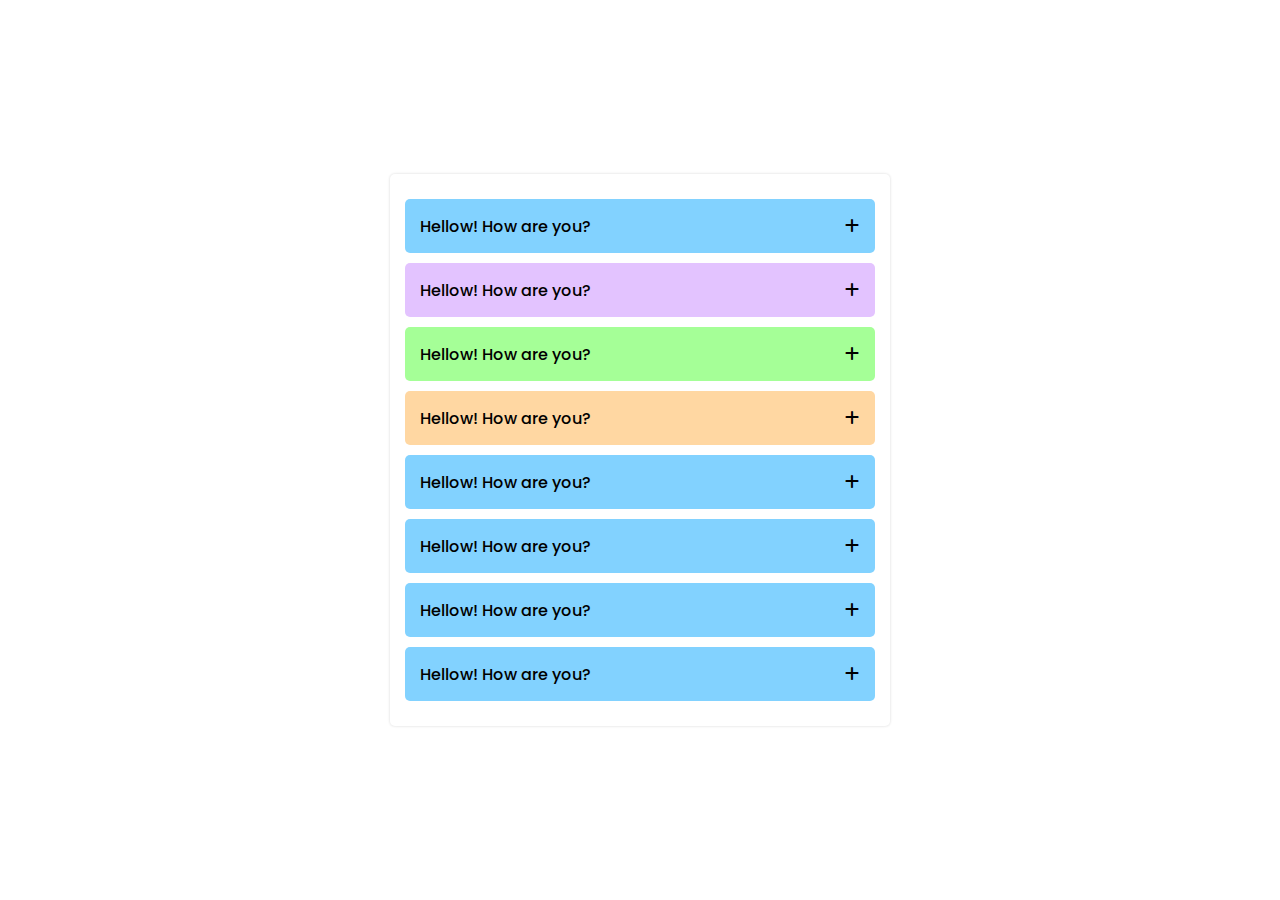
==== index.html @ b1dbe9ed "ok" ====
<!DOCTYPE html>
<html lang="en">
<head>
  <meta charset="UTF-8">
  <meta name="viewport" content="width=device-width, initial-scale=1.0">
  <meta http-equiv="X-UA-Compatible" content="ie=edge">
  <title>Responsible accordion</title>
<link rel="stylesheet" href="https://cdnjs.cloudflare.com/ajax/libs/font-awesome/6.2.0/css/all.min.css">
<link rel="stylesheet" href="style.css">
</head>
<body>
 <div class="accordion">
  <div class="accordion-content">
    <header>
      <span>
Hellow! How are you?  
      </span>
      <i class="fa-solid fa-plus"></i>
    </header>
     <p class="description">
Lorem ipsum dolor sit amet, consectetur adipisicing elit. Nostrum, facere eum. Ad temporibus, ipsa distinctio repellendus earum magni repellat non sunt reiciendis, voluptas modi voluptatum sint optio, tenetur odit, aliquid?  
     </p> 
</div>
  <div class="accordion-content">
    <header>
      <span>
Hellow! How are you?  
      </span>
      <i class="fa-solid fa-plus"></i>
    </header>
     <p class="description">
Lorem ipsum dolor sit amet, consectetur adipisicing elit. Nostrum, facere eum. Ad temporibus, ipsa distinctio repellendus earum magni repellat non sunt reiciendis, voluptas modi voluptatum sint optio, tenetur odit, aliquid?  
     </p> 
</div>
  <div class="accordion-content">
    <header>
      <span>
        Hellow! How are you?
      </span>
      <i class="fa-solid fa-plus"></i>
    </header>
    <p class="description">
      Lorem ipsum dolor sit amet, consectetur adipisicing elit. Nostrum, facere eum. Ad temporibus, ipsa distinctio repellendus earum magni repellat non sunt reiciendis, voluptas modi voluptatum sint optio, tenetur odit, aliquid? Lorem ipsum dolor sit amet, consectetur adipisicing elit. Culpa minus dolorum quo, blanditiis magni id debitis ut odio fuga, iure architecto illo! Labore voluptatum, a veritatis omnis. Aut accusantium, voluptate, sint nobis dicta totam magnam assumenda impedit reiciendis quaerat suscipit. Totam explicabo recusandae eum, nulla consequatur eius vel ea debitis!
    </p>
  </div>
  <div class="accordion-content">
     <header>
       <span>
         Hellow! How are you?
       </span>
       <i class="fa-solid fa-plus"></i>
     </header>
     <p class="description">
       Lorem ipsum dolor sit amet, consectetur adipisicing elit. Nostrum, facere eum. Ad temporibus, ipsa distinctio repellendus earum magni repellat non sunt reiciendis, voluptas modi voluptatum sint optio, tenetur odit, aliquid?
     </p>
   </div>
  <div class="accordion-content">
    <header>
      <span>
Hellow! How are you?  
      </span>
      <i class="fa-solid fa-plus"></i>
    </header>
     <p class="description">
Lorem ipsum dolor sit amet, consectetur adipisicing elit. Nostrum, facere eum. Ad temporibus, ipsa distinctio repellendus earum magni repellat non sunt reiciendis, voluptas modi voluptatum sint optio, tenetur odit, aliquid?  
     </p> 
</div>
  <div class="accordion-content">
    <header>
      <span>
Hellow! How are you?  
      </span>
      <i class="fa-solid fa-plus"></i>
    </header>
     <p class="description">
Lorem ipsum dolor sit amet, consectetur adipisicing elit. Nostrum, facere eum. Ad temporibus, ipsa distinctio repellendus earum magni repellat non sunt reiciendis, voluptas modi voluptatum sint optio, tenetur odit, aliquid?  
     </p> 
</div>
  <div class="accordion-content">
    <header>
      <span>
        Hellow! How are you?
      </span>
      <i class="fa-solid fa-plus"></i>
    </header>
    <p class="description">
      Lorem ipsum dolor sit amet, consectetur adipisicing elit. Nostrum, facere eum. Ad temporibus, ipsa distinctio repellendus earum magni repellat non sunt reiciendis, voluptas modi voluptatum sint optio, tenetur odit, aliquid? Lorem ipsum dolor sit amet, consectetur adipisicing elit. Culpa minus dolorum quo, blanditiis magni id debitis ut odio fuga, iure architecto illo! Labore voluptatum, a veritatis omnis. Aut accusantium, voluptate, sint nobis dicta totam magnam assumenda impedit reiciendis quaerat suscipit. Totam explicabo recusandae eum, nulla consequatur eius vel ea debitis!
    </p>
  </div>
  <div class="accordion-content">
     <header>
       <span>
         Hellow! How are you?
       </span>
       <i class="fa-solid fa-plus"></i>
     </header>
     <p class="description">
       Lorem ipsum dolor sit amet, consectetur adipisicing elit. Nostrum, facere eum. Ad temporibus, ipsa distinctio repellendus earum magni repellat non sunt reiciendis, voluptas modi voluptatum sint optio, tenetur odit, aliquid?
     </p>
   </div>
 </div> 
 <script src="main.js"></script>
</body>
</html>
---- style.css ----
@import url('https://fonts.googleapis.com/css2?family=Poppins:wght@300;400;500;600&display=swap');
*{
  margin: 0;
  padding: 0;
  box-sizing: border-box;
  font-family: 'Poppins', sans-serif;
}
body{
  width: 100%;
  min-height: 100vh;
  display: flex;
  align-items: center;
  justify-content: center;
}
.accordion{
  max-width: 500px;
  width: 100%;
  min-height: 100px;
  padding: 15px;
  margin: 0 15px;
  border-radius: 5px;
 /*  display: flex;
 align-items: center;
 justify-content: center;
 */ /* background: #D1EEFF; */
  box-shadow: 0 0 2px 1px #EDEDED
}
.accordion .accordion-content{
  width: 100%;
  min-height: 10px;
  background-color: #82D2FF;
  padding: 10px;
  border-radius: 5px; 
  margin: 10px 0;
  padding: 2px 0;
}
.accordion-content:nth-child(2){
  background-color: #E3C3FF;
}
.accordion-content:nth-child(3){
  background-color: #A5FF97
}
.accordion-content:nth-child(4){
  background-color: #FFD7A2;
}
.accordion header{
  width: 100%;
  min-height: 30px;
  padding: 0 15px;
  margin: 10px 0;
  display: flex;
  align-items: center;
  justify-content: space-between;
  font-weight: 500;
  cursor: pointer;
}
.accordion .description{
  width: 100%;
  height: 0;
  padding: 0 15px;
  font-size: 13px;
  transition: 0.2s linear;
  overflow: hidden
}
.accordion-content.open{
  min-height: 10px;
}
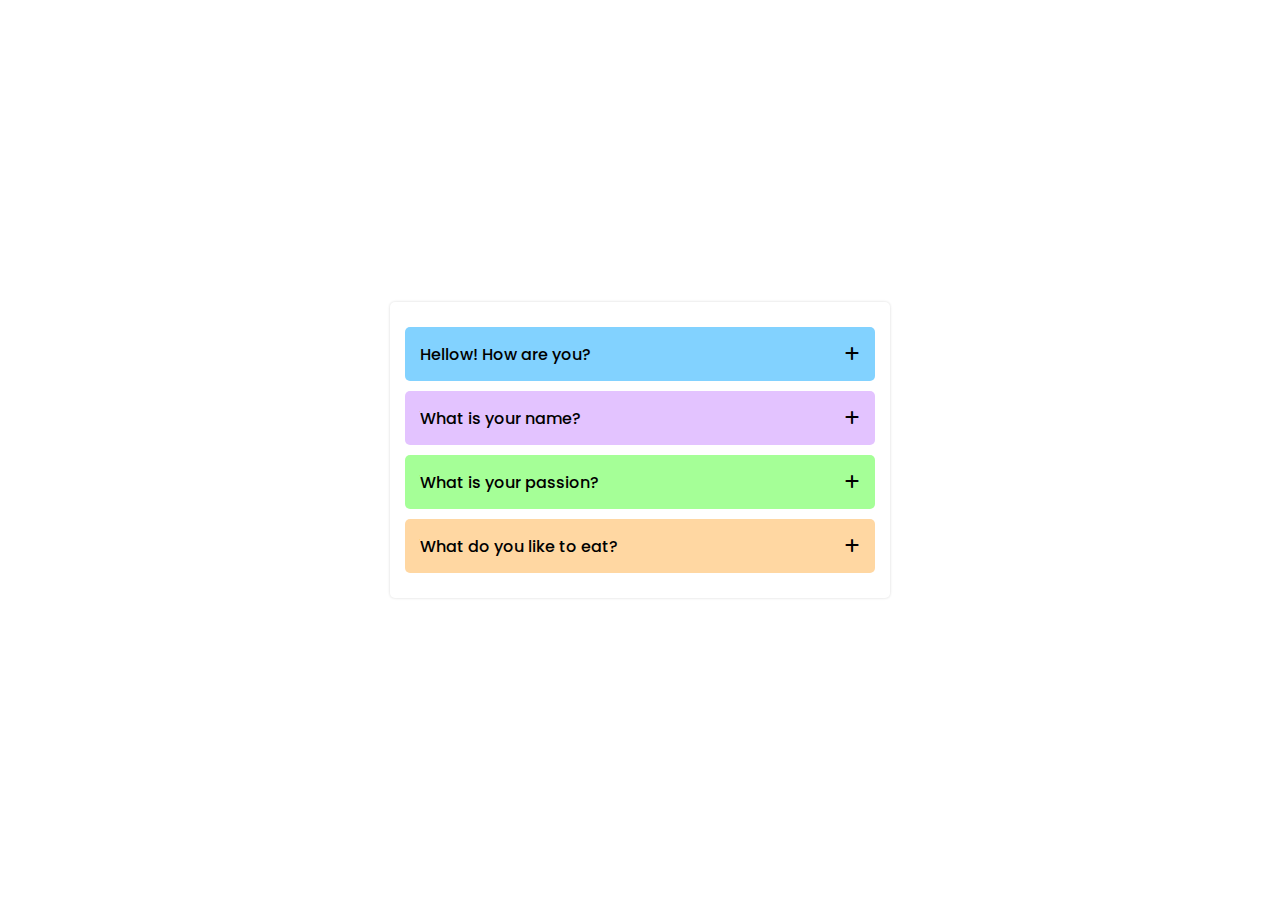
==== commit eb1eaedb: "ok" ====
--- a/index.html
+++ b/index.html
@@ -24,7 +24,7 @@
   <div class="accordion-content">
     <header>
       <span>
-Hellow! How are you?  
+What is your name? 
       </span>
       <i class="fa-solid fa-plus"></i>
     </header>
@@ -35,7 +35,7 @@
   <div class="accordion-content">
     <header>
       <span>
-        Hellow! How are you?
+What is your passion?
       </span>
       <i class="fa-solid fa-plus"></i>
     </header>
@@ -46,51 +46,7 @@
   <div class="accordion-content">
      <header>
        <span>
-         Hellow! How are you?
-       </span>
-       <i class="fa-solid fa-plus"></i>
-     </header>
-     <p class="description">
-       Lorem ipsum dolor sit amet, consectetur adipisicing elit. Nostrum, facere eum. Ad temporibus, ipsa distinctio repellendus earum magni repellat non sunt reiciendis, voluptas modi voluptatum sint optio, tenetur odit, aliquid?
-     </p>
-   </div>
-  <div class="accordion-content">
-    <header>
-      <span>
-Hellow! How are you?  
-      </span>
-      <i class="fa-solid fa-plus"></i>
-    </header>
-     <p class="description">
-Lorem ipsum dolor sit amet, consectetur adipisicing elit. Nostrum, facere eum. Ad temporibus, ipsa distinctio repellendus earum magni repellat non sunt reiciendis, voluptas modi voluptatum sint optio, tenetur odit, aliquid?  
-     </p> 
-</div>
-  <div class="accordion-content">
-    <header>
-      <span>
-Hellow! How are you?  
-      </span>
-      <i class="fa-solid fa-plus"></i>
-    </header>
-     <p class="description">
-Lorem ipsum dolor sit amet, consectetur adipisicing elit. Nostrum, facere eum. Ad temporibus, ipsa distinctio repellendus earum magni repellat non sunt reiciendis, voluptas modi voluptatum sint optio, tenetur odit, aliquid?  
-     </p> 
-</div>
-  <div class="accordion-content">
-    <header>
-      <span>
-        Hellow! How are you?
-      </span>
-      <i class="fa-solid fa-plus"></i>
-    </header>
-    <p class="description">
-      Lorem ipsum dolor sit amet, consectetur adipisicing elit. Nostrum, facere eum. Ad temporibus, ipsa distinctio repellendus earum magni repellat non sunt reiciendis, voluptas modi voluptatum sint optio, tenetur odit, aliquid? Lorem ipsum dolor sit amet, consectetur adipisicing elit. Culpa minus dolorum quo, blanditiis magni id debitis ut odio fuga, iure architecto illo! Labore voluptatum, a veritatis omnis. Aut accusantium, voluptate, sint nobis dicta totam magnam assumenda impedit reiciendis quaerat suscipit. Totam explicabo recusandae eum, nulla consequatur eius vel ea debitis!
-    </p>
-  </div>
-  <div class="accordion-content">
-     <header>
-       <span>
-         Hellow! How are you?
+ What do you like to eat?
        </span>
        <i class="fa-solid fa-plus"></i>
      </header>
